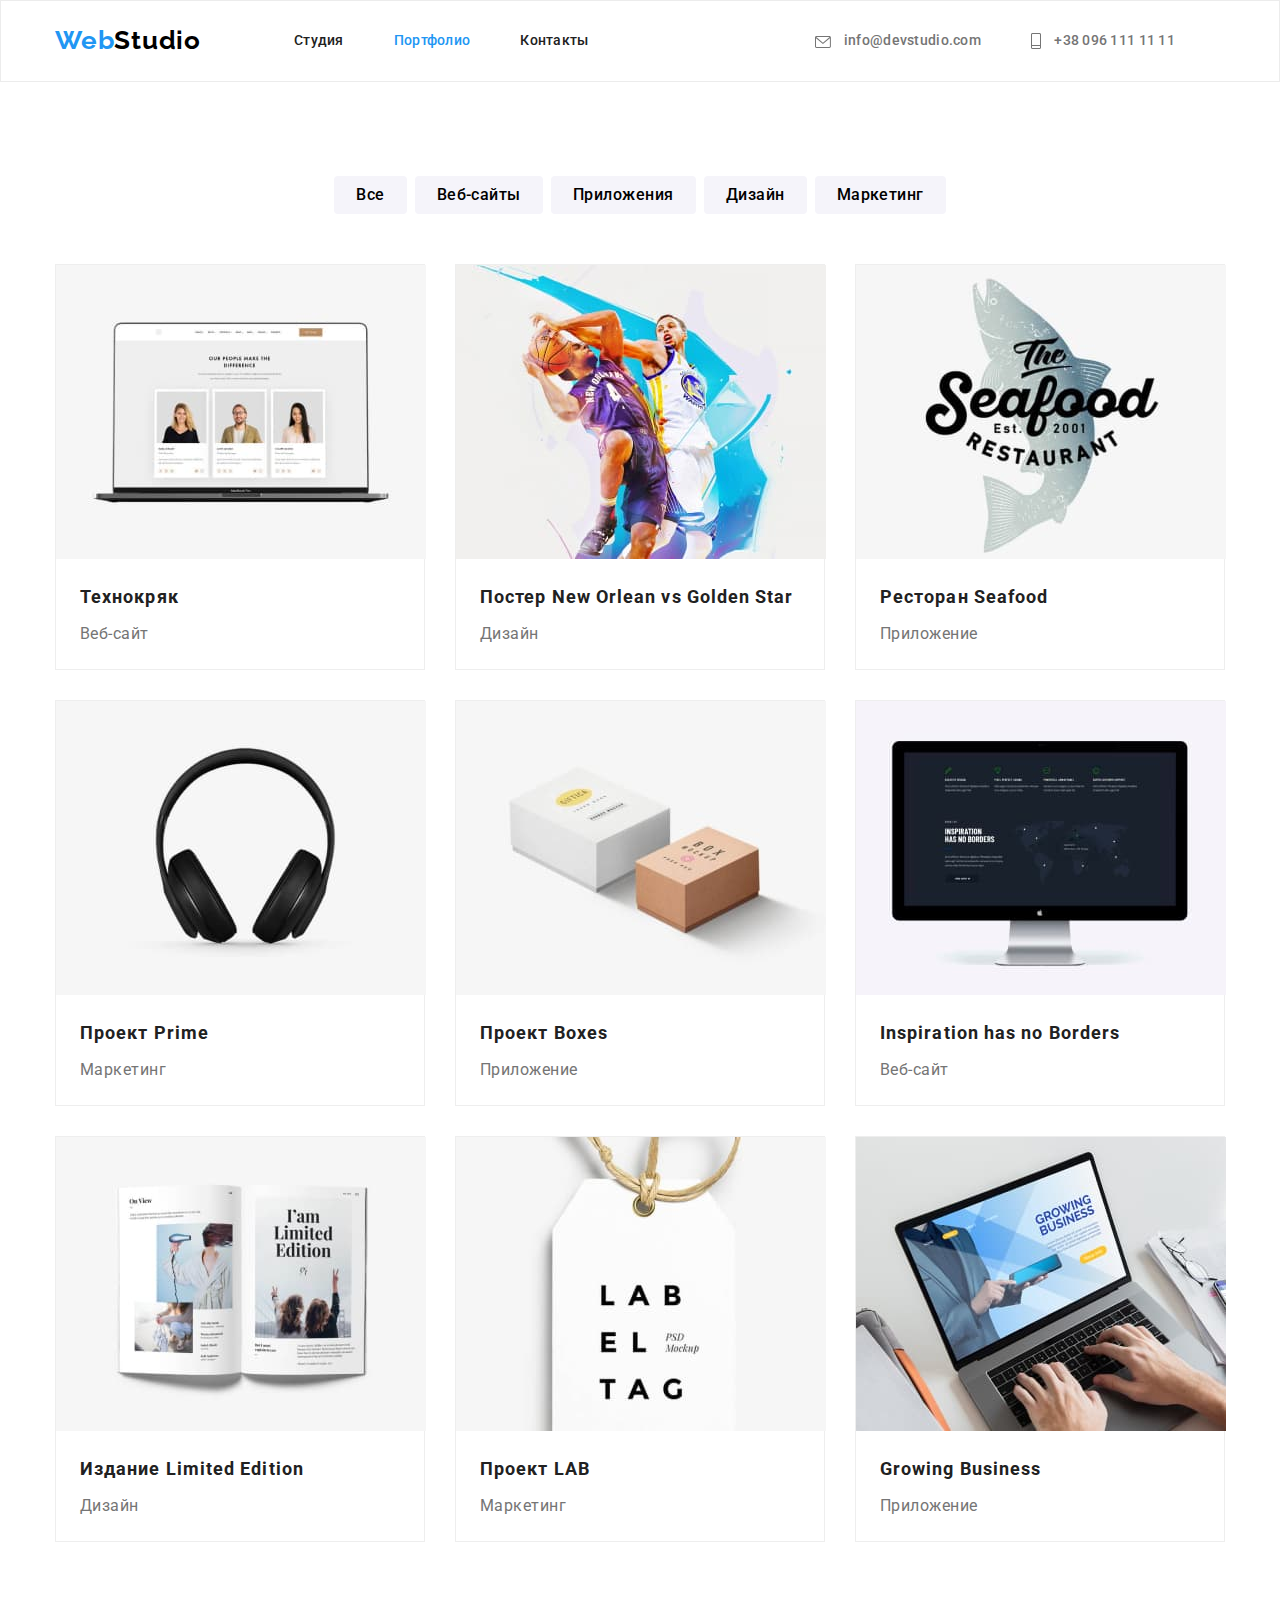
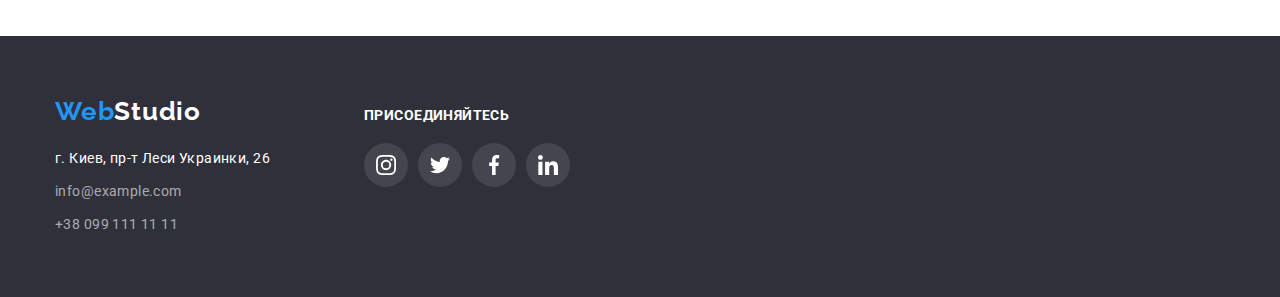
==== portfolio.html @ 9474ae9e "Commit#1" ====
<!DOCTYPE html>
<html lang="ru">
  <head>
    <meta charset="UTF-8" />
    <meta name="viewport" content="width=device-width, initial-scale=1.0" />
    <title>Портфолио</title>
    <link
      rel="stylesheet"
      href="https://cdnjs.cloudflare.com/ajax/libs/modern-normalize/1.0.0/modern-normalize.css"
    />
    <link
      href="https://fonts.googleapis.com/css2?family=Raleway:wght@700&family=Roboto:wght@400;500;700;900&display=swap"
      rel="stylesheet"
    />
    <link rel="stylesheet" href="./css/styles.css" />
  </head>
  <body>
    <!-- HEADER -->
    <header class="header">
      <div class="container">
        <nav class="navigation">
          <a
            class="logo logo-header link"
            href="./index.html"
            aria-label="WebStudio Logo"
            lang="en"
            ><span class="logo-item">Web</span>Studio</a
          >
          <ul class="navigation-list list">
            <li class="navigation-list-item">
              <a class="navigation-list-link link" href="./index.html"
                >Студия</a
              >
            </li>
            <li class="navigation-list-item">
              <a
                class="navigation-list-link link current"
                href="./portfolio.html"
                >Портфолио</a
              >
            </li>
            <li class="navigation-list-item">
              <a class="navigation-list-link link" href="">Контакты</a>
            </li>
          </ul>
        </nav>
        <address class="address">
          <ul class="header-address-list list">
            <li class="header-address-list-item">
              <a class="header-mail link" href="mailto:info@devstudio.com"
                ><svg class="icon-envelope header-icon">
                  <use href="./images/svg/sprite.svg#icon-envelope"></use>
                </svg>
                info@devstudio.com</a
              >
            </li>
            <li class="header-address-list-item">
              <a class="header-tel-link link" href="tel:+380961111111"
                ><svg class="icon-mobile header-icon">
                  <use href="./images/svg/sprite.svg#icon-mobile"></use>
                </svg>
                +38 096 111 11 11</a
              >
            </li>
          </ul>
        </address>
      </div>
    </header>
    <main>
      <!-- PROJECTS -->
      <section class="projects">
        <div class="container">
          <h1 hidden>Наши проекты</h1>
          <ul class="projects-btn-list list">
            <li class="projects-btn-list-item">
              <button class="projects-btn" type="button">Все</button>
            </li>
            <li class="projects-btn-list-item">
              <button class="projects-btn" type="button">Веб-сайты</button>
            </li>
            <li class="projects-btn-list-item">
              <button class="projects-btn" type="button">Приложения</button>
            </li>
            <li class="projects-btn-list-item">
              <button class="projects-btn" type="button">Дизайн</button>
            </li>
            <li class="projects-btn-list-item">
              <button class="projects-btn" type="button">Маркетинг</button>
            </li>
          </ul>
          <ul class="projects-list list">
            <li class="projects-list-item">
              <a class="projects-list-link link" href=""
                ><img
                  class="projects-img"
                  src="./images/portfolio-projects/technokriak.jpg"
                  alt="Ноутбук с открытой страницей в Интернете"
                  width="370"
                  height="294"
                />
                <div class="projects-container">
                  <h2 class="projects-subtitle">Технокряк</h2>
                  <p class="projects-description">Веб-сайт</p>
                </div>
              </a>
            </li>
            <li class="projects-list-item">
              <a class="projects-list-link link" href=""
                ><img
                  class="projects-img"
                  src="./images/portfolio-projects/poster-new-orlean-vs-golden-star.jpg"
                  alt="Два баскетболиста с мячом"
                  width="370"
                  height="294"
                />
                <div class="projects-container">
                  <h2 class="projects-subtitle">
                    Постер <span lang="en">New Orlean vs Golden Star</span>
                  </h2>
                  <p class="projects-description">Дизайн</p>
                </div>
              </a>
            </li>
            <li class="projects-list-item">
              <a class="projects-list-link link" href=""
                ><img
                  class="projects-img"
                  src="./images/portfolio-projects/restaurant-seafood.jpg"
                  alt="Логотип ресторана Seafood"
                  width="370"
                  height="294"
                />
                <div class="projects-container">
                  <h2 class="projects-subtitle">
                    Ресторан <span lang="en">Seafood</span>
                  </h2>
                  <p class="projects-description">Приложение</p>
                </div>
              </a>
            </li>
            <li class="projects-list-item">
              <a class="projects-list-link link" href=""
                ><img
                  class="projects-img"
                  src="./images/portfolio-projects/project-prime.jpg"
                  alt="Наушники"
                  width="370"
                  height="294"
                />
                <div class="projects-container">
                  <h2 class="projects-subtitle">
                    Проект <span lang="en">Prime</span>
                  </h2>
                  <p class="projects-description">Маркетинг</p>
                </div>
              </a>
            </li>
            <li class="projects-list-item">
              <a class="projects-list-link link" href=""
                ><img
                  class="projects-img"
                  src="./images/portfolio-projects/project-boxes.jpg"
                  alt="Две коробки"
                  width="370"
                  height="294"
                />
                <div class="projects-container">
                  <h2 class="projects-subtitle">
                    Проект <span lang="en">Boxes</span>
                  </h2>
                  <p class="projects-description">Приложение</p>
                </div>
              </a>
            </li>
            <li class="projects-list-item">
              <a class="projects-list-link link" href=""
                ><img
                  class="projects-img"
                  src="./images/portfolio-projects/inspiration-has-no-borders.jpg"
                  alt="Экран монитора"
                  width="370"
                  height="294"
                />
                <div class="projects-container">
                  <h2 class="projects-subtitle">
                    <span lang="en">Inspiration has no Borders</span>
                  </h2>
                  <p class="projects-description">Веб-сайт</p>
                </div>
              </a>
            </li>
            <li class="projects-list-item">
              <a class="projects-list-link link" href=""
                ><img
                  class="projects-img"
                  src="./images/portfolio-projects/izdanie-limited-edition.jpg"
                  alt="Открытая книга"
                  width="370"
                  height="294"
                />
                <div class="projects-container">
                  <h2 class="projects-subtitle">
                    Издание <span lang="en">Limited Edition</span>
                  </h2>
                  <p class="projects-description">Дизайн</p>
                </div>
              </a>
            </li>
            <li class="projects-list-item">
              <a class="projects-list-link link" href=""
                ><img
                  class="projects-img"
                  src="./images/portfolio-projects/project-lab.jpg"
                  alt="Этикетка"
                  width="370"
                  height="294"
                />
                <div class="projects-container">
                  <h2 class="projects-subtitle">
                    Проект <span lang="en">LAB</span>
                  </h2>
                  <p class="projects-description">Маркетинг</p>
                </div>
              </a>
            </li>
            <li class="projects-list-item">
              <a class="projects-list-link link" href=""
                ><img
                  class="projects-img"
                  src="./images/portfolio-projects/growing-business.jpg"
                  alt="Ноутбук, за которым работают"
                  width="370"
                  height="294"
                />
                <div class="projects-container">
                  <h2 class="projects-subtitle" lang="en">Growing Business</h2>
                  <p class="projects-description">Приложение</p>
                </div>
              </a>
            </li>
          </ul>
        </div>
      </section>
    </main>
    <footer class="footer">
      <div class="container">
        <div>
          <a
            class="logo logo-footer link"
            href="./index.html"
            aria-label="WebStudio Logo"
            lang="en"
          >
            <span class="logo-item">Web</span>Studio</a
          >
          <address>
            <ul class="footer-list list">
              <li class="footer-list-item">
                <a
                  class="footer-address link"
                  href="https://goo.gl/maps/Zfj8epgxewDP32ScA"
                  target="blank"
                  >г. Киев, пр-т Леси Украинки, 26</a
                >
              </li>
              <li class="footer-list-item">
                <a class="footer-mail link" href="mailto:info@example.com"
                  >info@example.com</a
                >
              </li>
              <li class="footer-list-item">
                <a class="footer-tel-link link" href="tel:+380991111111"
                  >+38 099 111 11 11</a
                >
              </li>
            </ul>
          </address>
        </div>
        <div class="footer-social-list-container">
          <p class="footer-text">присоединяйтесь</p>
          <ul class="footer-social-list list">
            <li class="footer-social-list-item">
              <a class="footer-social-list-link link" href="">
                <svg class="footer-social-list-svg">
                  <use href="./images/svg/sprite.svg#icon-instagram"></use>
                </svg>
              </a>
            </li>
            <li class="footer-social-list-item">
              <a class="footer-social-list-link link" href="">
                <svg class="footer-social-list-svg">
                  <use href="./images/svg/sprite.svg#icon-twitter"></use>
                </svg>
              </a>
            </li>
            <li class="footer-social-list-item">
              <a class="footer-social-list-link link" href="">
                <svg class="footer-social-list-svg">
                  <use href="./images/svg/sprite.svg#icon-facebook"></use>
                </svg>
              </a>
            </li>
            <li class="footer-social-list-item">
              <a class="footer-social-list-link link" href="">
                <svg class="footer-social-list-svg">
                  <use href="./images/svg/sprite.svg#icon-linkedin"></use>
                </svg>
              </a>
            </li>
          </ul>
        </div>
      </div>
    </footer>
  </body>
</html>
---- css/styles.css ----
:root {
  --main-font: "Roboto", sans-serif;
  --secondary-font: "Raleway", sans-serif;
  --main-light-theme-color: #757575;
  --main-dark-theme-color: rgba(255, 255, 255, 0.6);
  --logo-color: #000000;
  --title-light-theme-color: #212121;
  --title-dark-theme-color: #ffffff;
  --accent-color: #2196f3;
  --background-dark-theme: #2f303a;
  --background-light-theme: #f5f4fa;
  --border-color: #eeeeee;
  --icon-theme: #afb1b8;
}

*,
*::before,
*::after {
  margin: 0;
  padding: 0;
}

body {
  font-family: var(--main-font);
}

.list {
  list-style: none;
}
.link {
  font-style: normal;
  text-decoration: none;
  cursor: pointer;
}

img {
  display: block;
}

.container {
  width: 1200px;
  padding: 0 15px;
  margin: 0 auto;
}

/*  ============ COMPONENTS  ============ */
.title {
  font-weight: 700;
  font-size: 36px;
  line-height: 1.167;
  text-align: center;
  letter-spacing: 0.03em;
  color: var(--title-light-theme-color);
}

.logo {
  font-family: var(--secondary-font);
  font-weight: 700;
  font-size: 26px;
  line-height: 1.192;
  letter-spacing: 0.03em;
}
/*  ============ END COMPONENTS  ============ */

/*  ============ HEADER  ============ */

.header {
  border: 1px solid #ececec;
}

.header .container {
  display: flex;
  align-items: center;
}

.header .link {
  display: block;
  padding-top: 24px;
  padding-bottom: 25px;
}

.navigation {
  display: flex;
  align-items: center;
}

.navigation-list {
  display: flex;
}

.header-address-list {
  display: flex;
  align-items: center;
}

.logo {
  margin-right: 93px;
}

.navigation-list-item:not(:last-child) {
  margin-right: 50px;
}

.header .address {
  margin-left: auto;
}

.header-address-list-item {
  margin-right: 50px;
}

.logo-header {
  color: var(--logo-color);
}

.navigation-list-link {
  font-weight: 500;
  font-size: 14px;
  line-height: 1.143;
  letter-spacing: 0.02em;
  color: var(--title-light-theme-color);
}

.navigation-list-link.current,
.logo-item,
.navigation-list-link:hover,
.navigation-list-link:focus,
.header-tel-link:hover,
.header-tel-link:focus,
.header-mail:hover,
.header-mail:focus {
  color: var(--accent-color);
}

.header-mail,
.header-tel-link {
  font-weight: 500;
  font-size: 14px;
  line-height: 1.143;
  letter-spacing: 0.02em;
  color: var(--main-light-theme-color);
}

.icon-envelope {
  width: 16px;
  height: 12px;
}

.icon-mobile {
  width: 10px;
  height: 16px;
}

.header-icon {
  margin-right: 10px;
  vertical-align: middle;
  fill: var(--main-light-theme-color);
}

.header-mail:hover .icon-envelope,
.header-tel-link:hover .icon-mobile {
  fill: var(--accent-color);
}

/*  ============ END HEADER  ============ */

/*  ============ HERO  ============ */
.hero {
  padding-top: 200px;
  padding-bottom: 200px;
  text-align: center;
  max-width: 1600px;
  min-height: 600px;
  margin-left: auto;
  margin-right: auto;
  background: var(--background-dark-theme);
  background-image: linear-gradient(
      to right,
      rgba(47, 48, 58, 0.4),
      rgba(47, 48, 58, 0.4)
    ),
    url(../images/hero/hero-bg.jpg);
  background-repeat: no-repeat;
  background-size: cover;
  background-position: center;
}

.hero-title {
  font-weight: 900;
  font-size: 44px;
  line-height: 1.364;
  letter-spacing: 0.06em;
  text-transform: uppercase;
  color: var(--title-dark-theme-color);
  margin-bottom: 30px;
}

.hero-btn {
  font-family: var(--main-font);
  font-weight: 700;
  font-size: 16px;
  line-height: 1.875;
  letter-spacing: 0.06em;
  color: var(--title-dark-theme-color);
  background-color: var(--accent-color);
  min-width: 200px;
  height: 50px;
  padding: 10px 32px;
  border: 0px;
  border-radius: 4px;
}
/*  ============ END HERO  ============ */

/*  ============ ADVANTAGES  ============ */
.advantages-list {
  display: flex;
}

.advantages-list-item:not(:last-child) {
  margin-right: 30px;
}

.advantages-list-item {
  width: 270px;
}

.advantages .container {
  padding-top: 94px;
  padding-bottom: 94px;
}

.advantages-subtitle {
  font-weight: 700;
  font-size: 14px;
  line-height: 1.143;
  letter-spacing: 0.03em;
  text-transform: uppercase;
  color: var(--title-light-theme-color);
  margin-bottom: 10px;
}

.advantages-description {
  font-weight: 400;
  font-size: 14px;
  line-height: 1.714;
  letter-spacing: 0.03em;
  color: var(--main-light-theme-color);
}

.advantages-list-item::before {
  display: block;
  content: "";
  height: 120px;
  margin-bottom: 30px;
  border-radius: 4px;
  background: var(--background-light-theme);
  background-size: 70px;
  background-repeat: no-repeat;
  background-position: center;
}

.icon-antenna::before {
  background-image: url("../images/svg/antenna.svg");
}

.icon-clock::before {
  background-image: url("../images/svg/clock.svg");
}

.icon-diagram::before {
  background-image: url("../images/svg/diagram.svg");
}

.icon-astronaut::before {
  background-image: url("../images/svg/astronaut.svg");
}

/*  ============ END ADVANTAGES  ============ */

/*  ============ ACTIVITIES  ============ */
.activities .title {
  margin-bottom: 50px;
}

.activities-list {
  display: flex;
}

.activities-list-item:not(:last-child) {
  margin-right: 30px;
}

.activities .container {
  padding-bottom: 94px;
}

/*  ============ END ACTIVITIES  ============ */

/*  ============ MASTERS  ============ */
.masters {
  background-color: var(--background-light-theme);
  text-align: center;
}

.masters .container {
  padding-top: 94px;
  padding-bottom: 94px;
}

.masters-list {
  display: flex;
}

.masters .title {
  margin-bottom: 50px;
}

.masters-list-item:not(:last-child) {
  margin-right: 30px;
}

.masters-list-item {
  width: 270px;
  background-color: var(--title-dark-theme-color);
  border-radius: 0px 0px 4px 4px;
  box-shadow: 0px 1px 3px rgba(0, 0, 0, 0.12), 0px 1px 1px rgba(0, 0, 0, 0.14),
    0px 2px 1px rgba(0, 0, 0, 0.2);
}

.masters-subtitle {
  font-weight: 500;
  font-size: 16px;
  line-height: 1.188;
  letter-spacing: 0.03em;
  color: var(--title-light-theme-color);
  margin-bottom: 10px;
}

.masters-description {
  margin-bottom: 16px;
  font-weight: 400;
  font-size: 16px;
  line-height: 1.188;
  letter-spacing: 0.03em;
  color: var(--main-light-theme-color);
}

.masters-container {
  padding-top: 30px;
  padding-bottom: 30px;
  padding-left: 10px;
  padding-right: 10px;
}

.social-list-link {
  display: flex;
  align-items: center;
  justify-content: center;
  width: 44px;
  height: 44px;
  border-radius: 50%;
}

.social-list-svg {
  width: 20px;
  height: 20px;
  fill: var(--icon-theme);
}

.social-list {
  display: flex;
  justify-content: space-evenly;
}

.social-list-link:hover {
  background-color: var(--accent-color);
}

.social-list-link:hover .social-list-svg {
  fill: var(--title-dark-theme-color);
}
/*  ============ END MASTERS  ============ */

/*  ============ CLIENTS  ============ */
.clients {
  padding-top: 94px;
  padding-bottom: 94px;
}

.clients .title {
  margin-bottom: 50px;
}

.clients-list-link {
  display: flex;
  align-items: center;
  justify-content: center;
  width: 170px;
  height: 90px;
  border: 1px solid var(--icon-theme);
  border-radius: 4px;
}

.clients-list {
  display: flex;
  justify-content: space-between;
}

.client-1 {
  width: 44.27px;
  height: 49.23px;
}

.client-2 {
  width: 40px;
  height: 52px;
}

.client-3 {
  width: 41px;
  height: 42.6px;
}

.client-4 {
  width: 79.66px;
  height: 42.02px;
}

.client-5 {
  width: 59px;
  height: 47px;
}

.client-6 {
  width: 88.48px;
  height: 45.44px;
}

.clients-list-svg {
  fill: var(--icon-theme);
}

.clients-list-link:hover .clients-list-svg,
.clients-list-link:focus .clients-list-svg {
  fill: var(--accent-color);
}

.clients-list-link:hover,
.clients-list-link:focus {
  border: 1px solid var(--accent-color);
}

/*  ============ END CLIENTS  ============ */

/*  ============ PORTFOLIO PROJECTS  ============ */
.projects .container {
  padding-top: 94px;
  padding-bottom: 94px;
}

.projects-btn-list {
  display: flex;
  justify-content: center;
  margin-bottom: 50px;
}

.projects-btn {
  font-weight: 500;
  font-size: 16px;
  line-height: 1.625;
  letter-spacing: 0.03em;
  padding: 6px 22px;
  border-radius: 4px;
  border: 0px;
  background-color: var(--background-light-theme);
  cursor: pointer;
}

.projects-btn-list-item:not(:last-child) {
  margin-right: 8px;
}

.projects-btn:hover,
.projects-btn:focus {
  color: var(--title-dark-theme-color);
  background-color: var(--accent-color);
}

.projects-list {
  display: flex;
  flex-wrap: wrap;
}

.projects-list-link {
  display: block;
}

.projects-list-link:hover {
  box-shadow: 0px 1px 1px rgba(0, 0, 0, 0.12), 0px 4px 4px rgba(0, 0, 0, 0.06),
    1px 4px 6px rgba(0, 0, 0, 0.16);
}

.projects-list-item:not(:nth-child(3n)) {
  margin-right: 30px;
}

.projects-list-item:not(:nth-last-child(-n + 3)) {
  margin-bottom: 30px;
}

.projects-list-item {
  width: 370px;
  background: var(--title-dark-theme-color);
  border: 1px solid var(--border-color);
}

.projects-container {
  padding: 20px 24px;
}

.projects-subtitle {
  font-weight: 700;
  font-size: 18px;
  line-height: 2;
  letter-spacing: 0.06em;
  color: var(--title-light-theme-color);
  margin-bottom: 4px;
}
.projects-description {
  font-weight: 400;
  font-size: 16px;
  line-height: 1.875;
  letter-spacing: 0.03em;
  color: var(--main-light-theme-color);
}
/*  ============ END PORTFOLIO PROJECTS  ============ */

/*  ============ FOOTER  ============ */
.footer {
  background-color: var(--background-dark-theme);
}

.footer .container {
  display: flex;
  align-items: baseline;
  padding-top: 60px;
  padding-bottom: 60px;
}

.logo-footer {
  color: var(--title-dark-theme-color);
  display: block;
  margin-bottom: 20px;
}

.footer-list-item:not(:last-child) {
  margin-bottom: 9px;
}

.footer-address,
.footer-mail,
.footer-tel-link {
  font-weight: 400;
  font-size: 14px;
  line-height: 1.714;
  letter-spacing: 0.03em;
}

.footer-address {
  color: var(--title-dark-theme-color);
}

.footer-mail,
.footer-tel-link {
  color: var(--main-dark-theme-color);
}

.footer-address:hover,
.footer-address:focus,
.footer-mail:hover,
.footer-mail:focus,
.footer-tel-link:hover,
.footer-tel-link:focus {
  color: var(--accent-color);
}

.footer-social-list-container {
  margin-left: 70px;
}

.footer-text {
  font-weight: 700;
  font-size: 14px;
  line-height: 1.142;
  letter-spacing: 0.03em;
  text-transform: uppercase;
  color: var(--title-dark-theme-color);
  margin-bottom: 20px;
}
.footer-social-list {
  display: flex;
}

.footer-social-list-item:not(:last-child) {
  margin-right: 10px;
}

.footer-social-list-link {
  display: flex;
  align-items: center;
  justify-content: center;
  width: 44px;
  height: 44px;
  border-radius: 50%;
  background-color: rgba(255, 255, 255, 0.1);
}

.footer-social-list-link:hover {
  background-color: var(--accent-color);
}

.footer-social-list-svg {
  width: 20px;
  height: 20px;
  fill: var(--title-dark-theme-color);
}
/*  ============ END FOOTER  ============ */
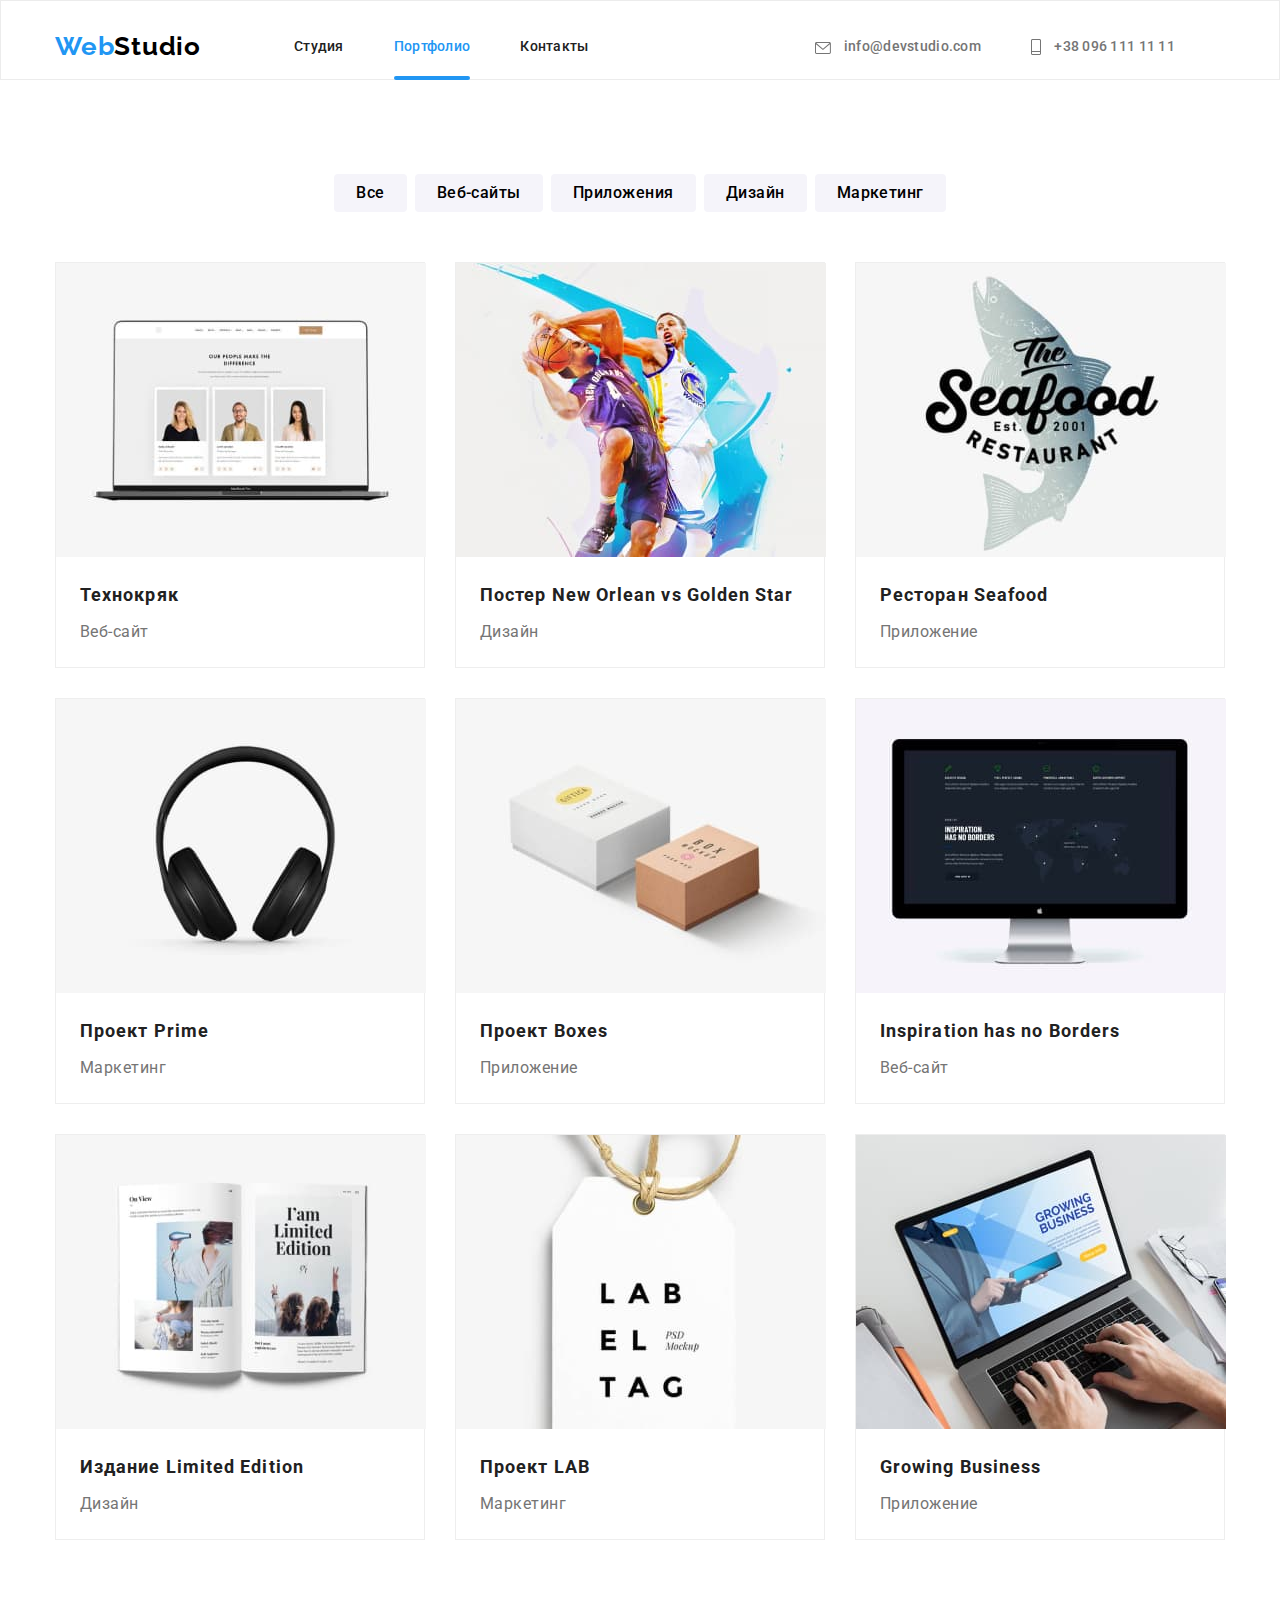
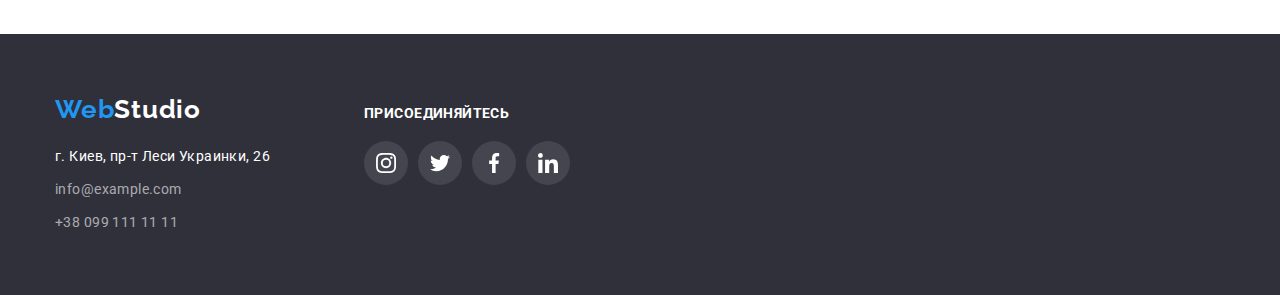
==== commit c39e3fd9: "Commit#2" ====
--- a/portfolio.html
+++ b/portfolio.html
@@ -98,6 +98,9 @@
                   width="370"
                   height="294"
                 />
+                <p class="projects-text">Технокряк это современная площадка распространения коронавируса. Компании используют эту платформу для цифрового
+                шпионажа и атак на защищённые сервера конкурентов.</p>
+                
                 <div class="projects-container">
                   <h2 class="projects-subtitle">Технокряк</h2>
                   <p class="projects-description">Веб-сайт</p>
--- a/css/styles.css
+++ b/css/styles.css
@@ -66,6 +66,7 @@
 
 .header {
   border: 1px solid #ececec;
+  height: 80px;
 }
 
 .header .container {
@@ -75,8 +76,8 @@
 
 .header .link {
   display: block;
-  padding-top: 24px;
-  padding-bottom: 25px;
+  padding-top: 30px;
+  padding-bottom: 26px;
 }
 
 .navigation {
@@ -130,6 +131,22 @@
 .header-mail:hover,
 .header-mail:focus {
   color: var(--accent-color);
+}
+
+.current {
+  position: relative;
+}
+
+.current::after {
+  content: "";
+  display: inline-block;
+  position: absolute;
+  left: 0;
+  bottom: 0;
+  width: 100%;
+  height: 4px;
+  background-color: var(--accent-color);
+  border-radius: 2px;
 }
 
 .header-mail,
@@ -208,7 +225,52 @@
   padding: 10px 32px;
   border: 0px;
   border-radius: 4px;
-}
+  cursor: pointer;
+}
+
+.backdrop {
+  position: fixed;
+  top: 0;
+  left: 0;
+  width: 100%;
+  height: 100%;
+  background-color: rgba(0, 0, 0, 0.2);
+}
+
+.modal {
+  position: absolute;
+  top: 50%;
+  left: 50%;
+  transform: translate(-50%, -50%);
+  width: 528px;
+  height: 581px;
+  background-color: #fff;
+}
+
+.backdrop.is-hidden {
+  opacity: 0;
+  pointer-events: none;
+}
+.modal-btn {
+  position: absolute;
+  top: 50%;
+  left: 50%;
+  transform: translate(-50%, -50%);
+  min-width: 200px;
+  height: 50px;
+  padding: 10px 32px;
+  border: 0px;
+  border-radius: 4px;
+  font-family: var(--main-font);
+  font-weight: 700;
+  font-size: 16px;
+  line-height: 1.875;
+  letter-spacing: 0.06em;
+  color: var(--title-dark-theme-color);
+  background-color: var(--accent-color);
+  cursor: pointer;
+}
+
 /*  ============ END HERO  ============ */
 
 /*  ============ ADVANTAGES  ============ */
@@ -286,8 +348,37 @@
   display: flex;
 }
 
+.activities-list-item {
+  position: relative;
+}
+
 .activities-list-item:not(:last-child) {
   margin-right: 30px;
+}
+
+.activities-list-item::before {
+  display: inline-block;
+  content: "";
+
+  position: absolute;
+  bottom: 0;
+  left: 0;
+  width: 100%;
+  height: 70px;
+
+  background: rgba(47, 48, 58, 0.8);
+}
+
+.activities-description {
+  position: absolute;
+  bottom: 27px;
+  left: 83px;
+  font-weight: 700;
+  font-size: 14px;
+  line-height: 1.143;
+  letter-spacing: 0.03em;
+  text-transform: uppercase;
+  color: var(--title-dark-theme-color);
 }
 
 .activities .container {
@@ -493,6 +584,7 @@
 
 .projects-list-link {
   display: block;
+  position: relative;
 }
 
 .projects-list-link:hover {
@@ -533,6 +625,45 @@
   letter-spacing: 0.03em;
   color: var(--main-light-theme-color);
 }
+
+.projects-list-link::before {
+  display: inline-block;
+  content: "";
+
+  position: absolute;
+  top: 0;
+  left: 0;
+  width: 370px;
+  height: 294px;
+  background: rgba(33, 150, 243, 0.9);
+
+  opacity: 0;
+}
+
+.projects-list-link:hover::before {
+  opacity: 1;
+}
+
+.projects-text {
+  position: absolute;
+  top: 63px;
+  left: 24px;
+  width: 322px;
+  height: 168px;
+
+  font-weight: 400;
+  font-size: 18px;
+  line-height: 1.556;
+  letter-spacing: 0.03em;
+  color: var(--title-dark-theme-color);
+
+  opacity: 0;
+}
+
+.projects-list-link:hover .projects-text {
+  opacity: 1;
+}
+
 /*  ============ END PORTFOLIO PROJECTS  ============ */
 
 /*  ============ FOOTER  ============ */
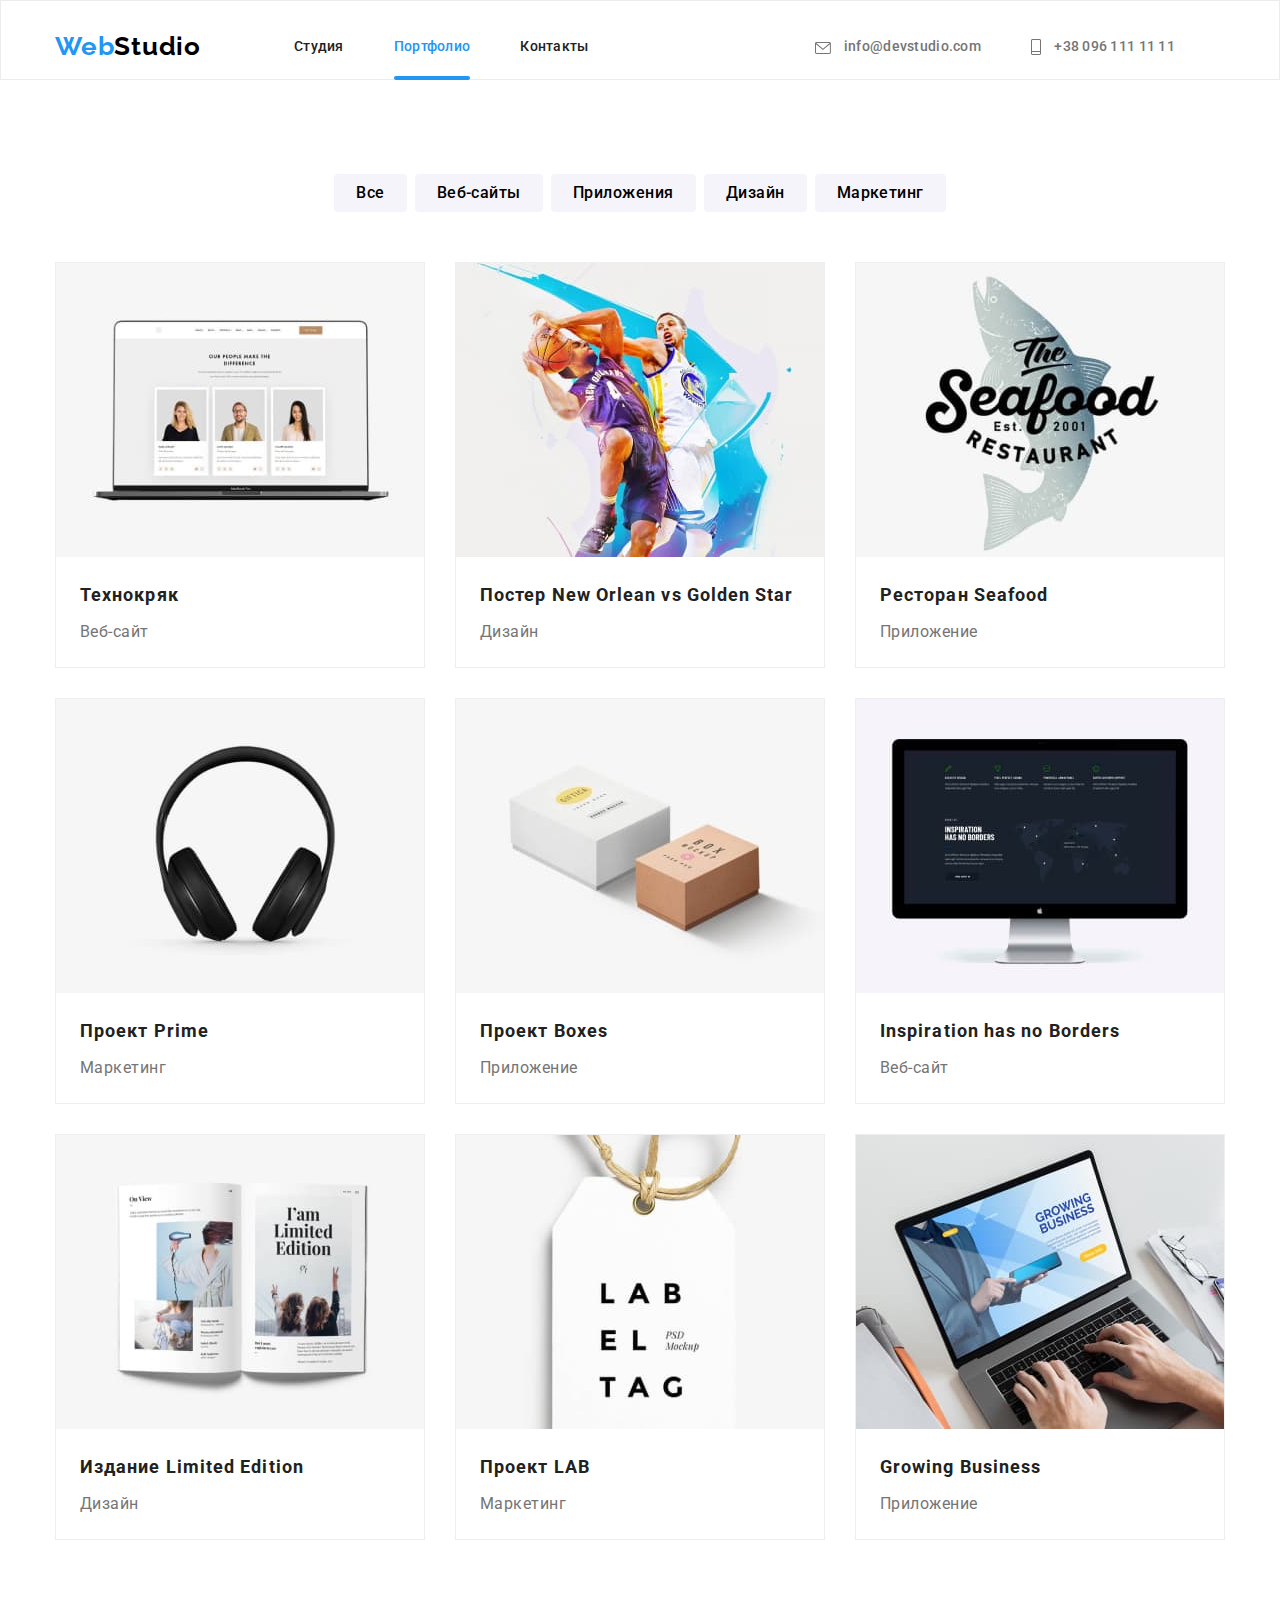
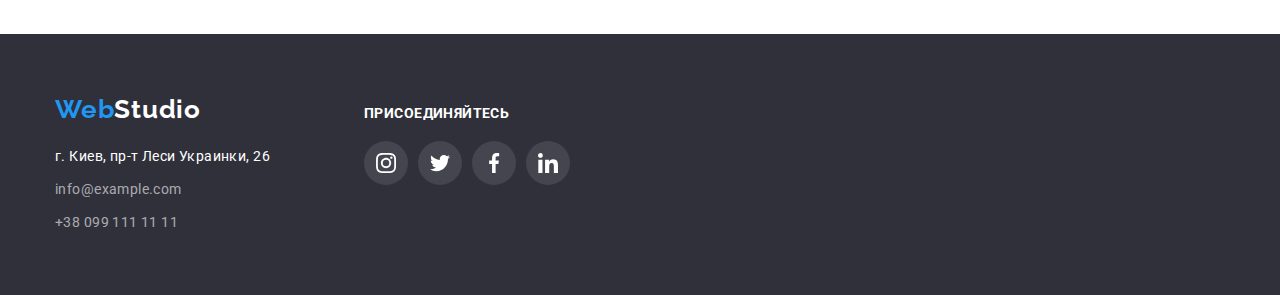
==== commit 057a5b23: "Commit#3" ====
--- a/portfolio.html
+++ b/portfolio.html
@@ -91,7 +91,7 @@
           <ul class="projects-list list">
             <li class="projects-list-item">
               <a class="projects-list-link link" href=""
-                ><img
+                ><div class="projects-overlay"><img
                   class="projects-img"
                   src="./images/portfolio-projects/technokriak.jpg"
                   alt="Ноутбук с открытой страницей в Интернете"
@@ -99,7 +99,7 @@
                   height="294"
                 />
                 <p class="projects-text">Технокряк это современная площадка распространения коронавируса. Компании используют эту платформу для цифрового
-                шпионажа и атак на защищённые сервера конкурентов.</p>
+                шпионажа и атак на защищённые сервера конкурентов.</p></div>
                 
                 <div class="projects-container">
                   <h2 class="projects-subtitle">Технокряк</h2>
@@ -109,13 +109,16 @@
             </li>
             <li class="projects-list-item">
               <a class="projects-list-link link" href=""
-                ><img
+                ><div class="projects-overlay"><img
                   class="projects-img"
                   src="./images/portfolio-projects/poster-new-orlean-vs-golden-star.jpg"
                   alt="Два баскетболиста с мячом"
                   width="370"
                   height="294"
                 />
+                <p class="projects-text">Технокряк это современная площадка распространения коронавируса. Компании используют эту
+                  платформу для цифрового
+                  шпионажа и атак на защищённые сервера конкурентов.</p></div>
                 <div class="projects-container">
                   <h2 class="projects-subtitle">
                     Постер <span lang="en">New Orlean vs Golden Star</span>
@@ -126,13 +129,16 @@
             </li>
             <li class="projects-list-item">
               <a class="projects-list-link link" href=""
-                ><img
+                ><div class="projects-overlay"><img
                   class="projects-img"
                   src="./images/portfolio-projects/restaurant-seafood.jpg"
                   alt="Логотип ресторана Seafood"
                   width="370"
                   height="294"
                 />
+                <p class="projects-text">Технокряк это современная площадка распространения коронавируса. Компании используют эту
+                  платформу для цифрового
+                  шпионажа и атак на защищённые сервера конкурентов.</p></div>
                 <div class="projects-container">
                   <h2 class="projects-subtitle">
                     Ресторан <span lang="en">Seafood</span>
@@ -143,13 +149,16 @@
             </li>
             <li class="projects-list-item">
               <a class="projects-list-link link" href=""
-                ><img
+                ><div class="projects-overlay"><img
                   class="projects-img"
                   src="./images/portfolio-projects/project-prime.jpg"
                   alt="Наушники"
                   width="370"
                   height="294"
                 />
+                <p class="projects-text">Технокряк это современная площадка распространения коронавируса. Компании используют эту
+                  платформу для цифрового
+                  шпионажа и атак на защищённые сервера конкурентов.</p></div>
                 <div class="projects-container">
                   <h2 class="projects-subtitle">
                     Проект <span lang="en">Prime</span>
@@ -160,13 +169,16 @@
             </li>
             <li class="projects-list-item">
               <a class="projects-list-link link" href=""
-                ><img
+                ><div class="projects-overlay"><img
                   class="projects-img"
                   src="./images/portfolio-projects/project-boxes.jpg"
                   alt="Две коробки"
                   width="370"
                   height="294"
                 />
+                <p class="projects-text">Технокряк это современная площадка распространения коронавируса. Компании используют эту
+                  платформу для цифрового
+                  шпионажа и атак на защищённые сервера конкурентов.</p></div>
                 <div class="projects-container">
                   <h2 class="projects-subtitle">
                     Проект <span lang="en">Boxes</span>
@@ -177,13 +189,16 @@
             </li>
             <li class="projects-list-item">
               <a class="projects-list-link link" href=""
-                ><img
+                ><div class="projects-overlay"><img
                   class="projects-img"
                   src="./images/portfolio-projects/inspiration-has-no-borders.jpg"
                   alt="Экран монитора"
                   width="370"
                   height="294"
                 />
+                <p class="projects-text">Технокряк это современная площадка распространения коронавируса. Компании используют эту
+                  платформу для цифрового
+                  шпионажа и атак на защищённые сервера конкурентов.</p></div>
                 <div class="projects-container">
                   <h2 class="projects-subtitle">
                     <span lang="en">Inspiration has no Borders</span>
@@ -194,13 +209,16 @@
             </li>
             <li class="projects-list-item">
               <a class="projects-list-link link" href=""
-                ><img
+                ><div class="projects-overlay"><img
                   class="projects-img"
                   src="./images/portfolio-projects/izdanie-limited-edition.jpg"
                   alt="Открытая книга"
                   width="370"
                   height="294"
                 />
+                <p class="projects-text">Технокряк это современная площадка распространения коронавируса. Компании используют эту
+                  платформу для цифрового
+                  шпионажа и атак на защищённые сервера конкурентов.</p></div>
                 <div class="projects-container">
                   <h2 class="projects-subtitle">
                     Издание <span lang="en">Limited Edition</span>
@@ -211,13 +229,16 @@
             </li>
             <li class="projects-list-item">
               <a class="projects-list-link link" href=""
-                ><img
+                ><div class="projects-overlay"><img
                   class="projects-img"
                   src="./images/portfolio-projects/project-lab.jpg"
                   alt="Этикетка"
                   width="370"
                   height="294"
                 />
+                <p class="projects-text">Технокряк это современная площадка распространения коронавируса. Компании используют эту
+                  платформу для цифрового
+                  шпионажа и атак на защищённые сервера конкурентов.</p></div>
                 <div class="projects-container">
                   <h2 class="projects-subtitle">
                     Проект <span lang="en">LAB</span>
@@ -228,13 +249,16 @@
             </li>
             <li class="projects-list-item">
               <a class="projects-list-link link" href=""
-                ><img
+                ><div class="projects-overlay"><img
                   class="projects-img"
                   src="./images/portfolio-projects/growing-business.jpg"
                   alt="Ноутбук, за которым работают"
                   width="370"
                   height="294"
                 />
+                <p class="projects-text">Технокряк это современная площадка распространения коронавируса. Компании используют эту
+                  платформу для цифрового
+                  шпионажа и атак на защищённые сервера конкурентов.</p></div>
                 <div class="projects-container">
                   <h2 class="projects-subtitle" lang="en">Growing Business</h2>
                   <p class="projects-description">Приложение</p>
--- a/css/styles.css
+++ b/css/styles.css
@@ -120,6 +120,7 @@
   line-height: 1.143;
   letter-spacing: 0.02em;
   color: var(--title-light-theme-color);
+  transition: color 250ms cubic-bezier(0.4, 0, 0.2, 1);
 }
 
 .navigation-list-link.current,
@@ -156,16 +157,19 @@
   line-height: 1.143;
   letter-spacing: 0.02em;
   color: var(--main-light-theme-color);
+  transition: color 250ms cubic-bezier(0.4, 0, 0.2, 1);
 }
 
 .icon-envelope {
   width: 16px;
   height: 12px;
+  transition: fill 250ms cubic-bezier(0.4, 0, 0.2, 1);
 }
 
 .icon-mobile {
   width: 10px;
   height: 16px;
+  transition: fill 250ms cubic-bezier(0.4, 0, 0.2, 1);
 }
 
 .header-icon {
@@ -450,12 +454,14 @@
   width: 44px;
   height: 44px;
   border-radius: 50%;
+  transition: background-color 250ms cubic-bezier(0.4, 0, 0.2, 1);
 }
 
 .social-list-svg {
   width: 20px;
   height: 20px;
   fill: var(--icon-theme);
+  transition: fill 250ms cubic-bezier(0.4, 0, 0.2, 1);
 }
 
 .social-list {
@@ -490,6 +496,7 @@
   height: 90px;
   border: 1px solid var(--icon-theme);
   border-radius: 4px;
+  transition: border 250ms cubic-bezier(0.4, 0, 0.2, 1);
 }
 
 .clients-list {
@@ -529,6 +536,7 @@
 
 .clients-list-svg {
   fill: var(--icon-theme);
+  transition: fill 250ms cubic-bezier(0.4, 0, 0.2, 1);
 }
 
 .clients-list-link:hover .clients-list-svg,
@@ -565,6 +573,8 @@
   border: 0px;
   background-color: var(--background-light-theme);
   cursor: pointer;
+  transition: color 250ms cubic-bezier(0.4, 0, 0.2, 1),
+    background-color 250ms cubic-bezier(0.4, 0, 0.2, 1);
 }
 
 .projects-btn-list-item:not(:last-child) {
@@ -584,7 +594,8 @@
 
 .projects-list-link {
   display: block;
-  position: relative;
+  /*position: relative;*/
+  transition: box-shadow 250ms cubic-bezier(0.4, 0, 0.2, 1);
 }
 
 .projects-list-link:hover {
@@ -626,42 +637,47 @@
   color: var(--main-light-theme-color);
 }
 
-.projects-list-link::before {
+.projects-overlay {
+  position: relative;
+  overflow: hidden;
+}
+
+.projects-overlay::before {
   display: inline-block;
   content: "";
-
   position: absolute;
   top: 0;
   left: 0;
   width: 370px;
   height: 294px;
+  transform: translateY(100%);
   background: rgba(33, 150, 243, 0.9);
-
-  opacity: 0;
-}
-
-.projects-list-link:hover::before {
-  opacity: 1;
+  transition: transform 250ms cubic-bezier(0.4, 0, 0.2, 1);
+}
+
+.projects-list-link:hover .projects-overlay::before {
+  transform: translateY(0);
 }
 
 .projects-text {
   position: absolute;
-  top: 63px;
-  left: 24px;
-  width: 322px;
-  height: 168px;
+  top: 0px;
+  left: 0px;
+  width: 100%;
+  height: 100%;
+  padding: 63px 24px;
+  transform: translateY(100%);
 
   font-weight: 400;
   font-size: 18px;
   line-height: 1.556;
   letter-spacing: 0.03em;
   color: var(--title-dark-theme-color);
-
-  opacity: 0;
+  transition: transform 250ms cubic-bezier(0.4, 0, 0.2, 1);
 }
 
 .projects-list-link:hover .projects-text {
-  opacity: 1;
+  transform: translateY(0);
 }
 
 /*  ============ END PORTFOLIO PROJECTS  ============ */
@@ -699,11 +715,13 @@
 
 .footer-address {
   color: var(--title-dark-theme-color);
+  transition: color 250ms cubic-bezier(0.4, 0, 0.2, 1);
 }
 
 .footer-mail,
 .footer-tel-link {
   color: var(--main-dark-theme-color);
+  transition: color 250ms cubic-bezier(0.4, 0, 0.2, 1);
 }
 
 .footer-address:hover,
@@ -744,6 +762,7 @@
   height: 44px;
   border-radius: 50%;
   background-color: rgba(255, 255, 255, 0.1);
+  transition: background-color 250ms cubic-bezier(0.4, 0, 0.2, 1);
 }
 
 .footer-social-list-link:hover {
